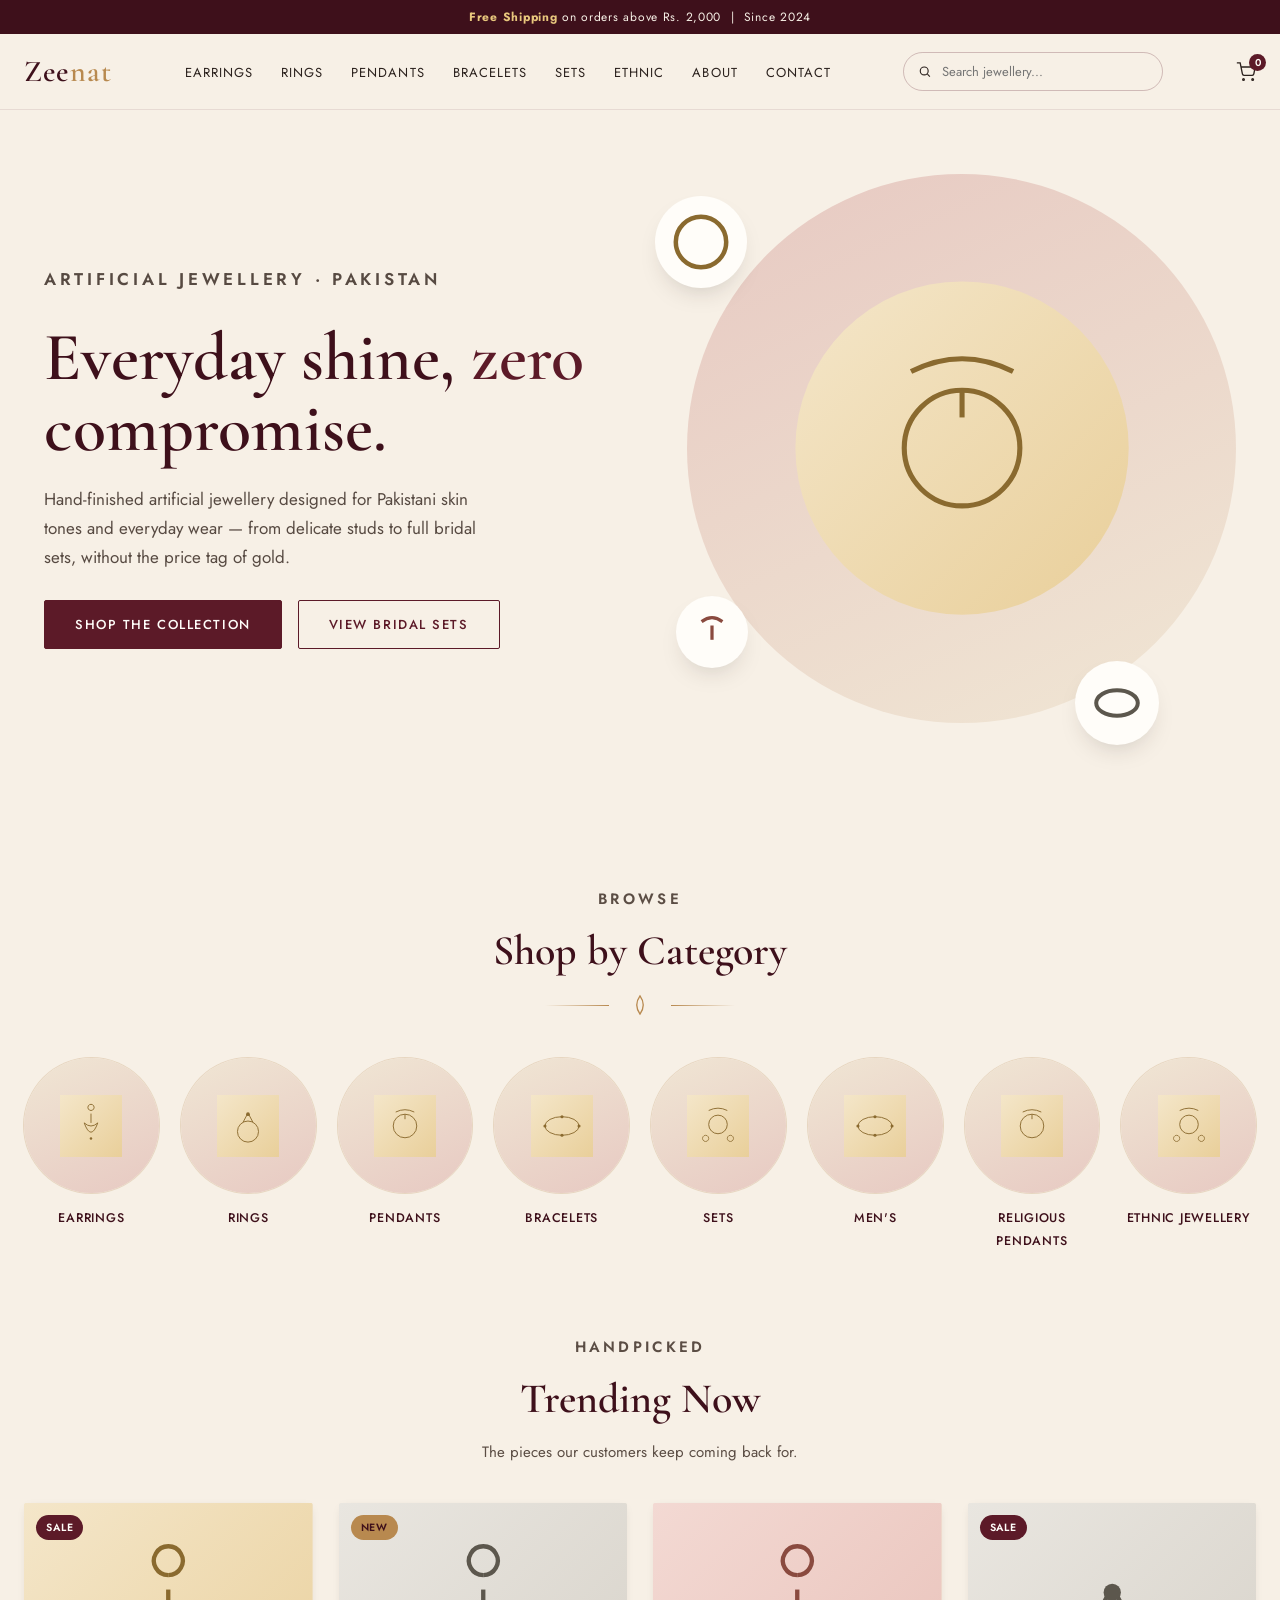
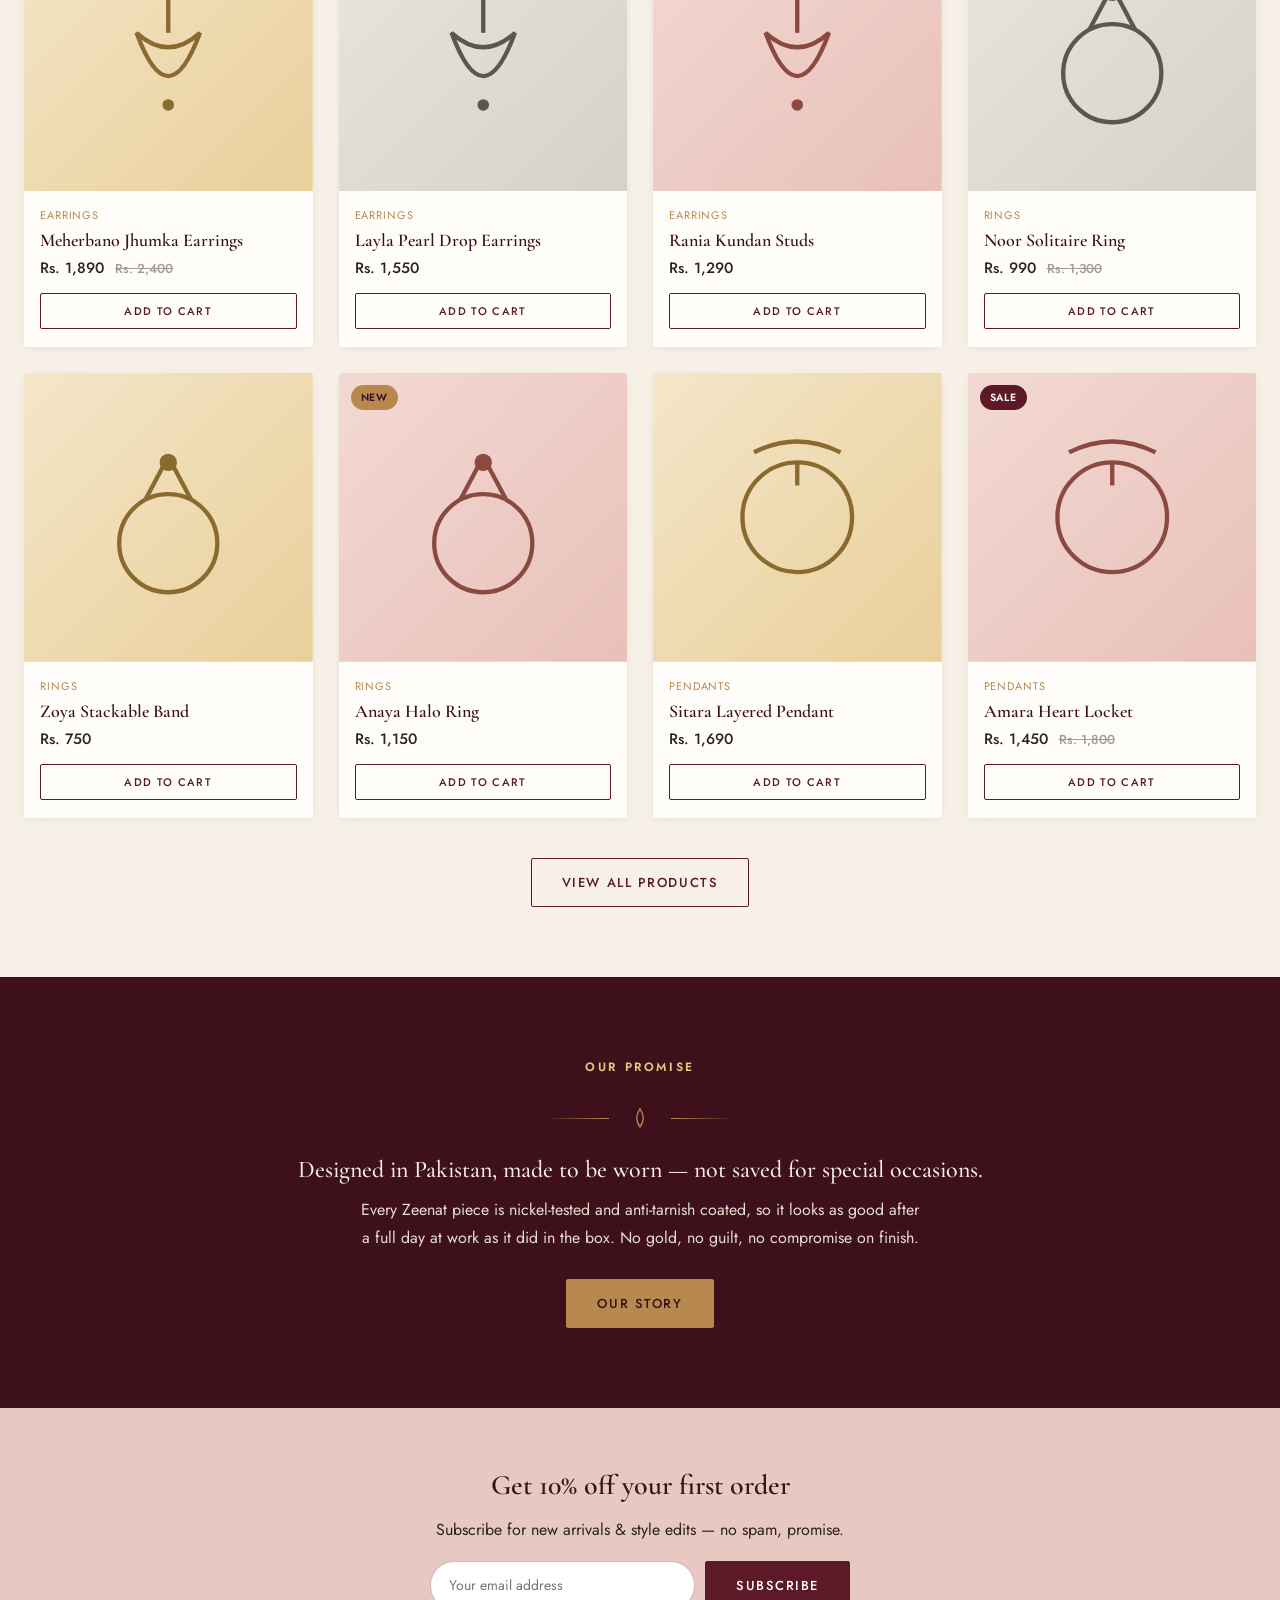
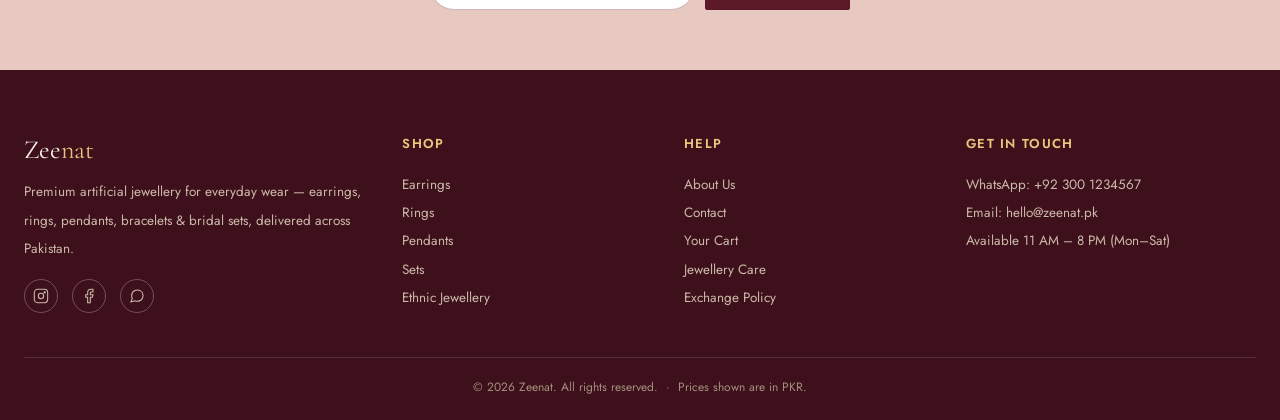
==== index.html @ 760e8b51 "update" ====
<!DOCTYPE html>
<html lang="en">
<head>
<meta charset="UTF-8">
<meta name="viewport" content="width=device-width, initial-scale=1.0">
<title>Zeenat — Artificial Jewellery Online in Pakistan</title>
<meta name="description" content="Zeenat brings you premium artificial jewellery — earrings, rings, pendants, bracelets & bridal sets. Shop online with free shipping across Pakistan.">
<link rel="stylesheet" href="css/style.css">
</head>
<body>

<div class="announce"><strong>Free Shipping</strong> on orders above Rs. 2,000 &nbsp;|&nbsp; Since 2024</div>

<header class="site-header">
  <div class="header-inner">
    <button class="menu-toggle" aria-label="Toggle menu"><span></span><span></span><span></span></button>
    <a href="index.html" class="logo">Zee<span>nat</span></a>
    <nav class="main-nav">
      <ul>
        <li><a href="shop.html?cat=earrings">Earrings</a></li>
        <li><a href="shop.html?cat=rings">Rings</a></li>
        <li><a href="shop.html?cat=pendants">Pendants</a></li>
        <li><a href="shop.html?cat=bracelets">Bracelets</a></li>
        <li><a href="shop.html?cat=sets">Sets</a></li>
        <li><a href="shop.html?cat=ethnic">Ethnic</a></li>
        <li><a href="about.html">About</a></li>
        <li><a href="contact.html">Contact</a></li>
      </ul>
    </nav>
    <div class="search-bar">
      <svg width="15" height="15" viewBox="0 0 24 24" fill="none" stroke="currentColor" stroke-width="2"><circle cx="11" cy="11" r="7"/><line x1="21" y1="21" x2="16.65" y2="16.65"/></svg>
      <input type="text" placeholder="Search jewellery...">
    </div>
    <div class="header-actions">
      <a href="cart.html" class="icon-btn" aria-label="Cart">
        <svg width="20" height="20" viewBox="0 0 24 24" fill="none" stroke="currentColor" stroke-width="1.6"><circle cx="9" cy="21" r="1"/><circle cx="20" cy="21" r="1"/><path d="M1 1h4l2.68 13.39a2 2 0 0 0 2 1.61h9.72a2 2 0 0 0 2-1.61L23 6H6"/></svg>
        <span class="cart-badge" data-cart-count>0</span>
      </a>
    </div>
  </div>
</header>

<section class="hero">
  <div class="hero-copy">
    <p class="eyebrow">Artificial Jewellery · Pakistan</p>
    <h1>Everyday shine, <em>zero</em> compromise.</h1>
    <p>Hand-finished artificial jewellery designed for Pakistani skin tones and everyday wear — from delicate studs to full bridal sets, without the price tag of gold.</p>
    <div class="hero-cta">
      <a href="shop.html" class="btn">Shop the Collection</a>
      <a href="shop.html?cat=sets" class="btn btn-outline">View Bridal Sets</a>
    </div>
  </div>
  <div class="hero-art">
    <svg viewBox="0 0 200 200" class="ph-art" style="--line:#8a6a2f">
      <defs><linearGradient id="heroGrad" x1="0" y1="0" x2="1" y2="1"><stop offset="0" stop-color="#f4e6c9"/><stop offset="1" stop-color="#e9cf9a"/></linearGradient></defs>
      <circle cx="100" cy="100" r="98" fill="url(#heroGrad)"/>
      <path d="M70 55 Q100 40 130 55" fill="none" stroke="var(--line)" stroke-width="3"/>
      <circle cx="100" cy="100" r="34" fill="none" stroke="var(--line)" stroke-width="3"/>
      <path d="M100 66 L100 82" stroke="var(--line)" stroke-width="3"/>
    </svg>
    <div class="hero-orbit hero-orbit--1"><svg viewBox="0 0 40 40"><circle cx="20" cy="20" r="14" fill="none" stroke="#8a6a2f" stroke-width="2.5"/></svg></div>
    <div class="hero-orbit hero-orbit--2"><svg viewBox="0 0 40 40"><path d="M12 12 Q20 6 28 12" fill="none" stroke="#8a4a3f" stroke-width="2.5"/><path d="M20 15 L20 26" stroke="#8a4a3f" stroke-width="2.5"/></svg></div>
    <div class="hero-orbit hero-orbit--3"><svg viewBox="0 0 40 40"><ellipse cx="20" cy="20" rx="13" ry="8" fill="none" stroke="#5c574d" stroke-width="2.5"/></svg></div>
  </div>
</section>

<section class="section">
  <div class="section-head">
    <p class="eyebrow">Browse</p>
    <h2>Shop by Category</h2>
    <div class="motif-divider"><svg viewBox="0 0 40 40"><path d="M20 6 Q30 20 20 34 Q10 20 20 6 Z" fill="none" stroke="currentColor" stroke-width="2"/></svg></div>
  </div>
  <div class="cat-row" id="catRow"></div>
</section>

<section class="section" style="padding-top:0;">
  <div class="section-head">
    <p class="eyebrow">Handpicked</p>
    <h2>Trending Now</h2>
    <p>The pieces our customers keep coming back for.</p>
  </div>
  <div class="grid" id="trendingGrid"></div>
  <div style="text-align:center;margin-top:40px;">
    <a href="shop.html" class="btn btn-outline">View All Products</a>
  </div>
</section>

<section class="story">
  <p class="eyebrow">Our Promise</p>
  <div class="motif-divider"><svg viewBox="0 0 40 40"><path d="M20 6 Q30 20 20 34 Q10 20 20 6 Z" fill="none" stroke="currentColor" stroke-width="2"/></svg></div>
  <h2>Designed in Pakistan, made to be worn — not saved for special occasions.</h2>
  <p>Every Zeenat piece is nickel-tested and anti-tarnish coated, so it looks as good after a full day at work as it did in the box. No gold, no guilt, no compromise on finish.</p>
  <a href="about.html" class="btn btn-gold">Our Story</a>
</section>

<section class="newsletter">
  <h2>Get 10% off your first order</h2>
  <p>Subscribe for new arrivals & style edits — no spam, promise.</p>
  <form class="newsletter-form">
    <input type="email" required placeholder="Your email address">
    <button class="btn" type="submit">Subscribe</button>
  </form>
</section>

<footer class="site-footer" id="footer"></footer>

<script src="js/data.js"></script>
<script src="js/main.js"></script>
<script src="js/layout.js"></script>
<script>
  // category circles
  document.getElementById("catRow").innerHTML = CATEGORIES.map(c => `
    <a href="shop.html?cat=${c.id}" class="cat-item">
      <div class="cat-circle">${(function(){
        const dummy = {id:0,name:c.label,type:c.type,tone:'gold'};
        return placeholderSVG(dummy);
      })()}</div>
      <span>${c.label}</span>
    </a>`).join("");

  // trending = first 8 products
  renderGrid(document.getElementById("trendingGrid"), PRODUCTS.slice(0, 8));
</script>
</body>
</html>
---- css/style.css ----
/* ==========================================================================
   ZEENAT — Stylesheet
   Design tokens live in :root — change these to re-theme the whole site.
   ========================================================================== */

@import url('https://fonts.googleapis.com/css2?family=Cormorant+Garamond:ital,wght@0,400;0,500;0,600;1,500&family=Jost:wght@300;400;500;600&display=swap');

:root {
  /* Color */
  --ivory:        #F7F0E6;
  --ivory-deep:   #F0E6D4;
  --maroon:       #5C1A28;
  --maroon-deep:  #3E101B;
  --gold:         #B8894F;
  --gold-light:   #E8C77D;
  --ink:          #2B211D;
  --blush:        #E7C9C2;
  --white:        #FFFDF9;

  /* Type */
  --font-display: 'Cormorant Garamond', serif;
  --font-body: 'Jost', sans-serif;

  /* Layout */
  --max-w: 1240px;
  --radius: 2px;
  --shadow: 0 12px 28px -14px rgba(43,33,29,0.28);
}

* { box-sizing: border-box; }
html { scroll-behavior: smooth; }
body {
  margin: 0;
  font-family: var(--font-body);
  color: var(--ink);
  background: var(--ivory);
  -webkit-font-smoothing: antialiased;
}
img { max-width: 100%; display: block; }
a { color: inherit; text-decoration: none; }
ul { list-style: none; margin: 0; padding: 0; }
button { font-family: inherit; cursor: pointer; }
h1, h2, h3, h4 {
  font-family: var(--font-display);
  font-weight: 600;
  color: var(--maroon-deep);
  margin: 0 0 .4em;
}
.container { max-width: var(--max-w); margin: 0 auto; padding: 0 24px; }
.eyebrow {
  font-family: var(--font-body);
  font-size: 12px;
  letter-spacing: .22em;
  text-transform: uppercase;
  color: var(--gold);
  font-weight: 600;
}
:focus-visible { outline: 2px solid var(--maroon); outline-offset: 2px; }

/* -------------------------------------------------------------- */
/* Signature motif divider — hand-drawn paisley line, gold on ivory */
/* -------------------------------------------------------------- */
.motif-divider {
  display: flex;
  align-items: center;
  justify-content: center;
  gap: 18px;
  margin: 8px 0 0;
  color: var(--gold);
}
.motif-divider::before,
.motif-divider::after {
  content: "";
  height: 1px;
  width: 64px;
  background: linear-gradient(90deg, transparent, var(--gold));
}
.motif-divider::after { background: linear-gradient(90deg, var(--gold), transparent); }
.motif-divider svg { width: 26px; height: 26px; }

/* -------------------------------------------------------------- */
/* Buttons                                                         */
/* -------------------------------------------------------------- */
.btn {
  display: inline-flex;
  align-items: center;
  justify-content: center;
  gap: 8px;
  padding: 14px 30px;
  font-family: var(--font-body);
  font-size: 13px;
  letter-spacing: .12em;
  text-transform: uppercase;
  font-weight: 500;
  border: 1px solid var(--maroon);
  border-radius: var(--radius);
  background: var(--maroon);
  color: var(--white);
  transition: all .25s ease;
}
.btn:hover { background: var(--maroon-deep); border-color: var(--maroon-deep); }
.btn-outline { background: transparent; color: var(--maroon); }
.btn-outline:hover { background: var(--maroon); color: var(--white); }
.btn-gold { background: var(--gold); border-color: var(--gold); color: var(--maroon-deep); }
.btn-gold:hover { background: var(--gold-light); border-color: var(--gold-light); }
.btn-sm { padding: 9px 16px; font-size: 11px; width: 100%; }
.btn-block { width: 100%; }

/* -------------------------------------------------------------- */
/* Top announcement bar                                            */
/* -------------------------------------------------------------- */
.announce {
  background: var(--maroon-deep);
  color: var(--ivory);
  font-size: 12px;
  letter-spacing: .06em;
  text-align: center;
  padding: 8px 16px;
}
.announce strong { color: var(--gold-light); }

/* -------------------------------------------------------------- */
/* Header                                                          */
/* -------------------------------------------------------------- */
.site-header {
  background: var(--ivory);
  border-bottom: 1px solid rgba(92,26,40,0.1);
  position: sticky;
  top: 0;
  z-index: 50;
}
.header-inner {
  display: flex;
  align-items: center;
  justify-content: space-between;
  padding: 18px 24px;
  gap: 20px;
}
.logo {
  font-family: var(--font-display);
  font-size: 30px;
  font-weight: 600;
  letter-spacing: .04em;
  color: var(--maroon-deep);
}
.logo span { color: var(--gold); }

.main-nav ul { display: flex; gap: 28px; }
.main-nav a {
  font-size: 13px;
  letter-spacing: .08em;
  text-transform: uppercase;
  color: var(--ink);
  padding: 6px 0;
  border-bottom: 1px solid transparent;
  transition: border-color .2s, color .2s;
}
.main-nav a:hover { color: var(--maroon); border-color: var(--gold); }

.header-actions { display: flex; align-items: center; gap: 18px; }
.header-actions a, .header-actions button {
  background: none; border: none; color: var(--ink);
  display: flex; align-items: center; gap: 6px; font-size: 13px;
}
.icon-btn { position: relative; }
.cart-badge {
  position: absolute; top: -8px; right: -10px;
  background: var(--maroon); color: var(--white);
  font-size: 10px; min-width: 17px; height: 17px;
  border-radius: 50%; display: flex; align-items: center; justify-content: center;
  font-family: var(--font-body); font-weight: 600;
}
.menu-toggle {
  display: none; background: none; border: none;
  flex-direction: column; gap: 5px; padding: 4px;
}
.menu-toggle span { width: 24px; height: 2px; background: var(--maroon-deep); display: block; }

.search-bar {
  display: flex; align-items: center; gap: 8px;
  border: 1px solid rgba(92,26,40,0.25);
  padding: 8px 14px; border-radius: 20px; max-width: 260px; flex: 1;
}
.search-bar input {
  border: none; outline: none; background: none; font-family: var(--font-body);
  font-size: 13px; width: 100%; color: var(--ink);
}

/* -------------------------------------------------------------- */
/* Hero                                                             */
/* -------------------------------------------------------------- */
.hero {
  display: grid;
  grid-template-columns: 1.1fr 1fr;
  align-items: center;
  gap: 40px;
  padding: 64px 24px 80px;
  max-width: var(--max-w);
  margin: 0 auto;
}
.hero-copy h1 {
  font-size: clamp(40px, 5.4vw, 68px);
  line-height: 1.05;
  margin-bottom: .3em;
}
.hero-copy h1 em { color: var(--maroon); font-style: normal; }
.hero-copy p {
  font-size: 17px; line-height: 1.7; color: #574a42; max-width: 440px; margin-bottom: 28px;
}
.hero-cta { display: flex; gap: 16px; flex-wrap: wrap; }

.hero-art {
  position: relative;
  aspect-ratio: 1/1;
  background: linear-gradient(155deg, var(--blush), var(--ivory-deep));
  border-radius: 50%;
  display: flex; align-items: center; justify-content: center;
  overflow: visible;
}
.hero-art svg.ph-art { width: 62%; }
.hero-orbit {
  position: absolute;
  border-radius: 50%;
  background: var(--white);
  box-shadow: var(--shadow);
  display: flex; align-items: center; justify-content: center;
  padding: 10px;
  animation: float 6s ease-in-out infinite;
}
.hero-orbit svg { width: 100%; height: 100%; }
.hero-orbit--1 { width: 92px; height: 92px; top: 4%; left: -6%; animation-delay: 0s;}
.hero-orbit--2 { width: 72px; height: 72px; bottom: 10%; left: -2%; animation-delay: 1.4s;}
.hero-orbit--3 { width: 84px; height: 84px; bottom: -4%; right: 14%; animation-delay: .7s;}
@keyframes float {
  0%, 100% { transform: translateY(0); }
  50% { transform: translateY(-14px); }
}
@media (prefers-reduced-motion: reduce) {
  .hero-orbit { animation: none; }
}

/* -------------------------------------------------------------- */
/* Section headers                                                 */
/* -------------------------------------------------------------- */
.section { padding: 70px 24px; }
.section-head { text-align: center; max-width: 560px; margin: 0 auto 40px; }
.section-head h2 { font-size: clamp(30px, 3.6vw, 42px); }
.section-head p { color: #5b4d44; font-size: 15px; }

/* -------------------------------------------------------------- */
/* Category circles                                                 */
/* -------------------------------------------------------------- */
.cat-row {
  display: grid;
  grid-template-columns: repeat(auto-fit, minmax(120px, 1fr));
  gap: 22px;
  max-width: var(--max-w);
  margin: 0 auto;
}
.cat-item { text-align: center; }
.cat-circle {
  aspect-ratio: 1/1;
  border-radius: 50%;
  background: linear-gradient(155deg, var(--ivory-deep), var(--blush));
  display: flex; align-items: center; justify-content: center;
  margin-bottom: 12px;
  transition: transform .3s ease, box-shadow .3s ease;
  box-shadow: 0 0 0 1px rgba(184,137,79,0.25);
}
.cat-item:hover .cat-circle { transform: translateY(-6px); box-shadow: var(--shadow); }
.cat-circle svg { width: 46%; }
.cat-item span {
  font-size: 12.5px; letter-spacing: .06em; text-transform: uppercase; color: var(--maroon-deep); font-weight: 500;
}

/* -------------------------------------------------------------- */
/* Product grid + card                                              */
/* -------------------------------------------------------------- */
.grid {
  display: grid;
  grid-template-columns: repeat(4, 1fr);
  gap: 26px;
  max-width: var(--max-w);
  margin: 0 auto;
}
.card {
  background: var(--white);
  border-radius: var(--radius);
  overflow: hidden;
  box-shadow: 0 2px 10px -4px rgba(43,33,29,0.15);
  transition: box-shadow .25s ease, transform .25s ease;
  display: flex; flex-direction: column;
}
.card:hover { box-shadow: var(--shadow); transform: translateY(-4px); }
.card-media { position: relative; display: block; aspect-ratio: 1/1; overflow: hidden; background: var(--ivory-deep);}
.card-media img, .card-media svg.ph-art { width: 100%; height: 100%; object-fit: cover; }
.card-media svg .ph-icon { transition: transform .5s ease; }
.card:hover .ph-icon { transform: scale(1.06) rotate(-2deg); }

/* signature shimmer sweep on hover */
.card-shine {
  position: absolute; inset: 0;
  background: linear-gradient(115deg, transparent 40%, rgba(255,255,255,0.55) 50%, transparent 60%);
  transform: translateX(-120%);
  pointer-events: none;
}
.card:hover .card-shine { animation: shine 1s ease forwards; }
@keyframes shine { to { transform: translateX(120%); } }
@media (prefers-reduced-motion: reduce) {
  .card:hover .card-shine { animation: none; }
}

.badge {
  position: absolute; top: 12px; left: 12px; z-index: 2;
  font-size: 10.5px; letter-spacing: .08em; text-transform: uppercase;
  padding: 5px 10px; border-radius: 20px; font-weight: 600;
  background: var(--maroon); color: var(--white);
}
.badge--new { background: var(--gold); color: var(--maroon-deep); }
.badge--sale { background: var(--maroon); }

.card-body { padding: 16px 16px 18px; display: flex; flex-direction: column; gap: 6px; flex: 1; }
.card-cat { font-size: 11px; letter-spacing: .08em; text-transform: uppercase; color: var(--gold); margin: 0; }
.card-name { font-size: 18px; margin: 0; }
.card-name a:hover { color: var(--maroon); }
.card-price { font-size: 15px; font-weight: 500; color: var(--ink); margin: 0 0 8px; font-family: var(--font-body); }
.price-old { text-decoration: line-through; color: #a49a90; font-size: 13px; margin-left: 6px; }

.empty-msg { text-align: center; color: #7a6d63; padding: 40px 0; grid-column: 1/-1; }

/* -------------------------------------------------------------- */
/* Story strip                                                      */
/* -------------------------------------------------------------- */
.story {
  background: var(--maroon-deep);
  color: var(--ivory);
  text-align: center;
  padding: 80px 24px;
}
.story .eyebrow { color: var(--gold-light); }
.story h2 { color: var(--ivory); max-width: 700px; margin: 0 auto .5em; font-weight: 500; }
.story p { max-width: 560px; margin: 0 auto 28px; color: #E8DDCF; line-height: 1.7; }
.story .motif-divider { margin: 0 auto 24px; }

/* -------------------------------------------------------------- */
/* Filter bar (shop page)                                           */
/* -------------------------------------------------------------- */
.filter-bar {
  display: flex; flex-wrap: wrap; gap: 10px;
  max-width: var(--max-w); margin: 0 auto 34px;
  justify-content: center;
}
.filter-chip {
  padding: 8px 18px; border-radius: 20px; font-size: 12.5px;
  letter-spacing: .05em; text-transform: uppercase; border: 1px solid rgba(92,26,40,0.3);
  background: var(--white); color: var(--maroon-deep);
  transition: background .2s, color .2s;
}
.filter-chip.active, .filter-chip:hover { background: var(--maroon); color: var(--white); border-color: var(--maroon); }

.page-head {
  text-align: center; padding: 50px 24px 20px;
  background: var(--ivory-deep);
}
.page-head h1 { font-size: clamp(32px, 4vw, 48px); }
.breadcrumb { font-size: 12px; color: #7a6d63; letter-spacing: .04em; }
.breadcrumb a:hover { color: var(--maroon); }

/* -------------------------------------------------------------- */
/* Product detail page                                              */
/* -------------------------------------------------------------- */
.pd {
  display: grid; grid-template-columns: 1fr 1fr; gap: 56px;
  max-width: var(--max-w); margin: 0 auto; padding: 56px 24px 90px;
}
.pd-media {
  aspect-ratio: 1/1; border-radius: var(--radius); overflow: hidden;
  background: var(--ivory-deep); position: relative;
}
.pd-media img, .pd-media svg { width: 100%; height: 100%; object-fit: cover; }
.pd-info .eyebrow { display: block; margin-bottom: 10px; }
.pd-info h1 { font-size: clamp(30px, 3.4vw, 42px); }
.pd-price { font-size: 22px; font-weight: 500; margin: 8px 0 20px; }
.pd-desc { color: #5b4d44; line-height: 1.8; margin-bottom: 26px; }
.pd-qty { display: flex; align-items: center; gap: 14px; margin-bottom: 22px; }
.qty-control { display: flex; align-items: center; border: 1px solid rgba(92,26,40,0.3); border-radius: 20px; overflow: hidden; }
.qty-control button { width: 36px; height: 36px; background: none; border: none; font-size: 16px; color: var(--maroon); }
.qty-control input { width: 42px; border: none; text-align: center; font-family: var(--font-body); font-size: 14px; }
.pd-actions { display: flex; gap: 14px; flex-wrap: wrap; margin-bottom: 30px; }
.pd-meta { border-top: 1px solid rgba(92,26,40,0.15); padding-top: 20px; font-size: 13.5px; color: #6b5d53; line-height: 2; }

/* -------------------------------------------------------------- */
/* Cart page                                                        */
/* -------------------------------------------------------------- */
.cart-wrap {
  max-width: var(--max-w); margin: 0 auto; padding: 50px 24px 100px;
  display: grid; grid-template-columns: 2fr 1fr; gap: 40px; align-items: start;
}
.cart-item {
  display: grid; grid-template-columns: 90px 1fr auto auto; gap: 16px; align-items: center;
  padding: 18px 0; border-bottom: 1px solid rgba(92,26,40,0.12);
}
.cart-item-media { width: 90px; height: 90px; border-radius: var(--radius); overflow: hidden; background: var(--ivory-deep); }
.cart-item-media svg, .cart-item-media img { width: 100%; height: 100%; object-fit: cover; }
.cart-item-name { font-family: var(--font-display); font-size: 18px; color: var(--maroon-deep); }
.cart-item-cat { font-size: 11px; text-transform: uppercase; letter-spacing: .06em; color: var(--gold); }
.cart-item-remove { background: none; border: none; color: #a15b52; font-size: 12px; text-decoration: underline; margin-top: 4px; }
.cart-item-price { font-weight: 500; white-space: nowrap; }

.cart-summary {
  background: var(--white); border-radius: var(--radius); padding: 28px;
  box-shadow: var(--shadow); position: sticky; top: 100px;
}
.cart-summary h3 { margin-bottom: 18px; }
.summary-row { display: flex; justify-content: space-between; font-size: 14px; padding: 8px 0; color: #5b4d44; }
.summary-row.total { font-weight: 600; font-size: 17px; color: var(--ink); border-top: 1px solid rgba(92,26,40,0.15); margin-top: 8px; padding-top: 16px; }
.cart-empty { text-align: center; padding: 90px 24px; }
.cart-empty h2 { margin-bottom: 12px; }
.cart-empty p { color: #7a6d63; margin-bottom: 24px; }

/* -------------------------------------------------------------- */
/* Newsletter                                                       */
/* -------------------------------------------------------------- */
.newsletter {
  background: var(--blush);
  text-align: center;
  padding: 60px 24px;
}
.newsletter h2 { font-size: 28px; }
.newsletter-form { display: flex; gap: 10px; max-width: 420px; margin: 20px auto 0; }
.newsletter-form input {
  flex: 1; padding: 13px 18px; border: 1px solid rgba(92,26,40,0.3); border-radius: 24px;
  font-family: var(--font-body); font-size: 14px; outline: none;
}

/* -------------------------------------------------------------- */
/* Footer                                                            */
/* -------------------------------------------------------------- */
.site-footer { background: var(--maroon-deep); color: #E8DDCF; padding: 64px 24px 24px; }
.footer-grid {
  max-width: var(--max-w); margin: 0 auto;
  display: grid; grid-template-columns: 1.4fr 1fr 1fr 1.2fr; gap: 40px;
}
.footer-col h4 { color: var(--gold-light); font-family: var(--font-body); font-size: 13px; letter-spacing: .1em; text-transform: uppercase; margin-bottom: 18px; }
.footer-col p, .footer-col a { font-size: 13.5px; line-height: 2.1; color: #cbb9a9; }
.footer-col a:hover { color: var(--gold-light); }
.footer-logo { font-family: var(--font-display); font-size: 26px; color: var(--ivory); margin-bottom: 12px; }
.footer-logo span { color: var(--gold-light); }
.social-row { display: flex; gap: 14px; margin-top: 16px; }
.social-row a {
  width: 34px; height: 34px; border: 1px solid rgba(232,221,207,0.3); border-radius: 50%;
  display: flex; align-items: center; justify-content: center;
}
.social-row a:hover { background: var(--gold); border-color: var(--gold); color: var(--maroon-deep); }
.footer-bottom {
  max-width: var(--max-w); margin: 44px auto 0; padding-top: 20px;
  border-top: 1px solid rgba(232,221,207,0.15);
  font-size: 12px; color: #a4907e; text-align: center;
}

/* -------------------------------------------------------------- */
/* Toast                                                             */
/* -------------------------------------------------------------- */
.toast {
  position: fixed; bottom: 26px; left: 50%; transform: translateX(-50%) translateY(20px);
  background: var(--maroon-deep); color: var(--white); padding: 13px 26px; border-radius: 24px;
  font-size: 13.5px; opacity: 0; pointer-events: none; transition: all .3s ease; z-index: 100;
  box-shadow: var(--shadow);
}
.toast--show { opacity: 1; transform: translateX(-50%) translateY(0); }

/* -------------------------------------------------------------- */
/* About / Contact simple pages                                     */
/* -------------------------------------------------------------- */
.prose { max-width: 760px; margin: 0 auto; padding: 56px 24px 90px; line-height: 1.85; color: #4a3f37; }
.prose h1 { margin-bottom: .2em; }
.prose h2 { font-size: 24px; margin-top: 1.6em; }
.contact-grid {
  max-width: var(--max-w); margin: 0 auto; padding: 56px 24px 90px;
  display: grid; grid-template-columns: 1fr 1fr; gap: 50px;
}
.contact-form { display: flex; flex-direction: column; gap: 16px; }
.contact-form input, .contact-form textarea {
  padding: 13px 16px; border: 1px solid rgba(92,26,40,0.25); border-radius: var(--radius);
  font-family: var(--font-body); font-size: 14px; outline: none; background: var(--white);
}
.contact-form textarea { resize: vertical; min-height: 120px; }
.contact-info h3 { margin-top: 26px; }
.contact-info h3:first-child { margin-top: 0; }
.contact-info p { color: #5b4d44; line-height: 1.9; }

/* -------------------------------------------------------------- */
/* Responsive                                                        */
/* -------------------------------------------------------------- */
@media (max-width: 980px) {
  .hero { grid-template-columns: 1fr; text-align: center; }
  .hero-copy p { margin-left: auto; margin-right: auto; }
  .hero-cta { justify-content: center; }
  .grid { grid-template-columns: repeat(2, 1fr); }
  .pd, .cart-wrap, .contact-grid { grid-template-columns: 1fr; }
  .footer-grid { grid-template-columns: 1fr 1fr; }
}
@media (max-width: 760px) {
  .main-nav {
    position: fixed; top: 0; right: 0; height: 100vh; width: 78%; max-width: 320px;
    background: var(--white); box-shadow: var(--shadow); padding: 90px 30px;
    transform: translateX(100%); transition: transform .3s ease; z-index: 60;
  }
  .main-nav--open { transform: translateX(0); }
  .main-nav ul { flex-direction: column; gap: 20px; }
  .menu-toggle { display: flex; }
  .search-bar { display: none; }
  .grid { grid-template-columns: repeat(2, 1fr); gap: 16px; }
  .cat-row { grid-template-columns: repeat(4, 1fr); gap: 14px; }
  .footer-grid { grid-template-columns: 1fr; gap: 30px; }
  .cart-item { grid-template-columns: 64px 1fr; }
  .cart-item-price { grid-column: 2; }
}
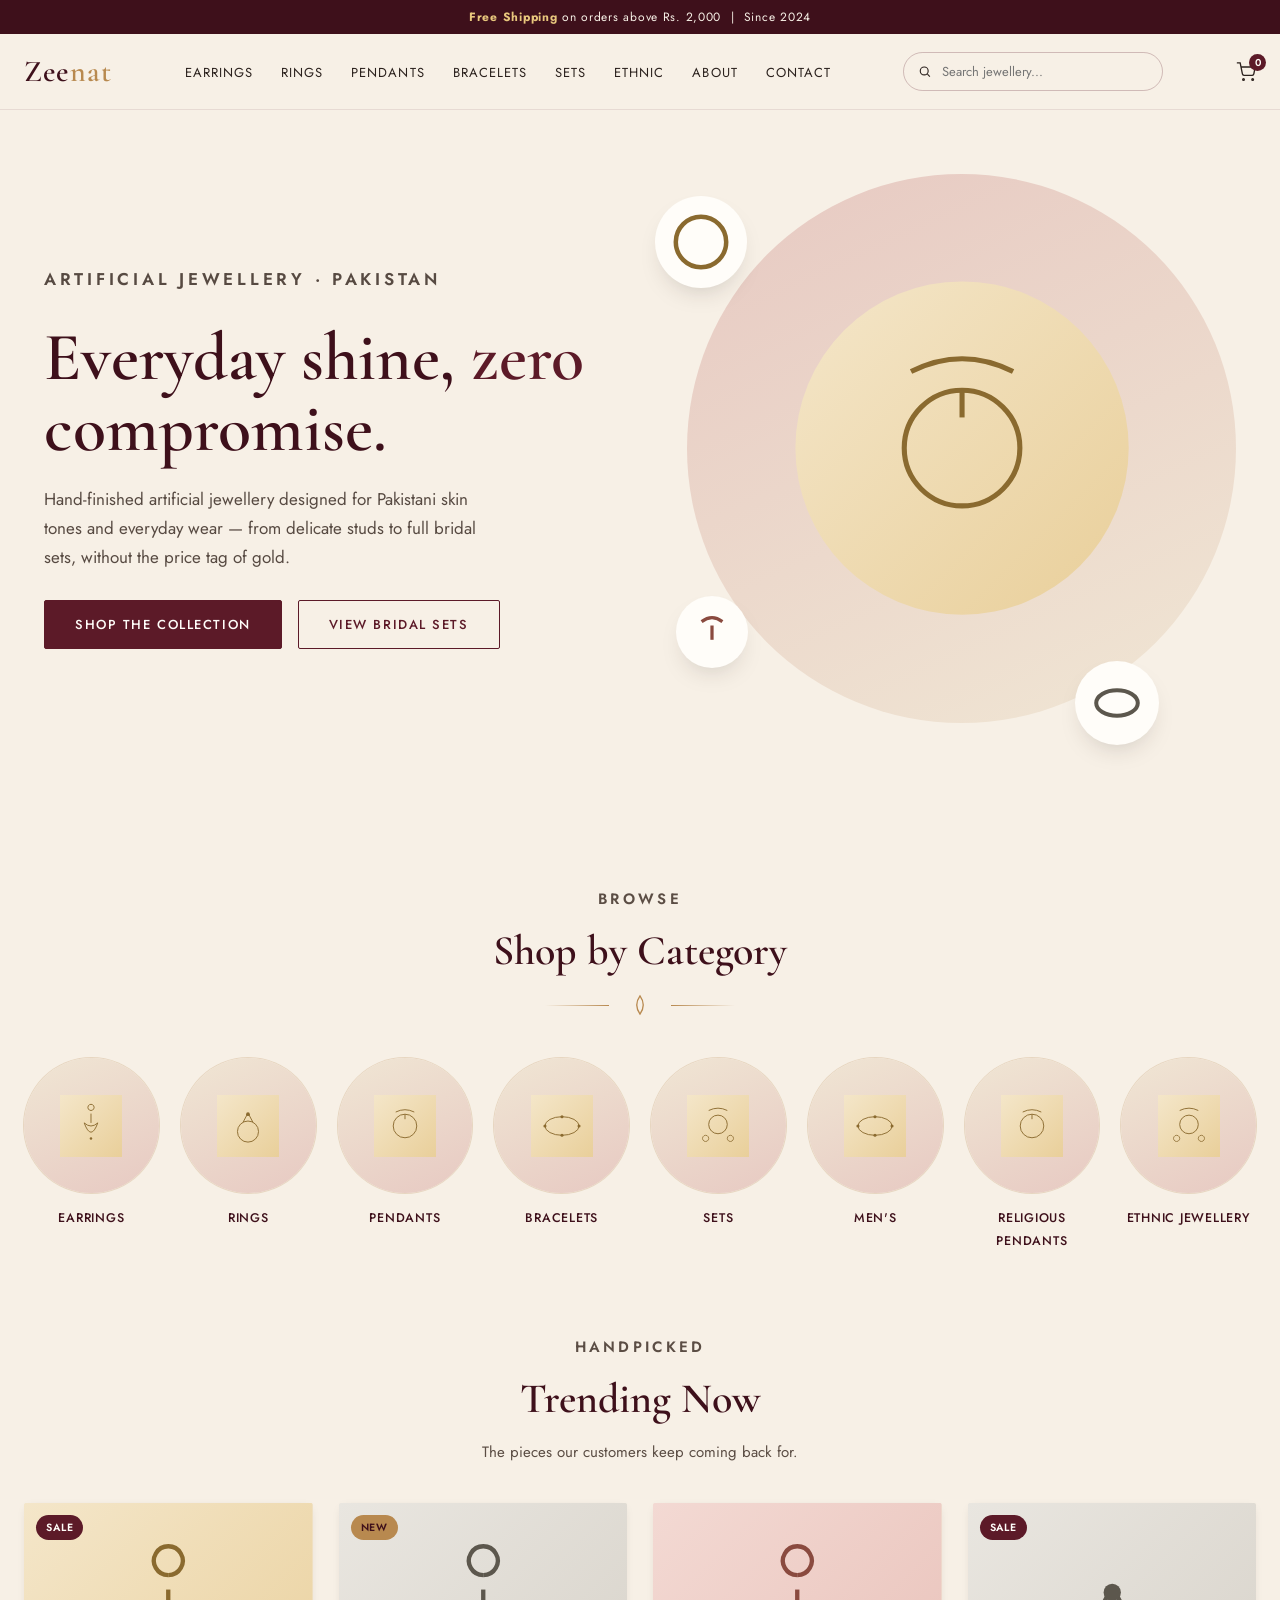
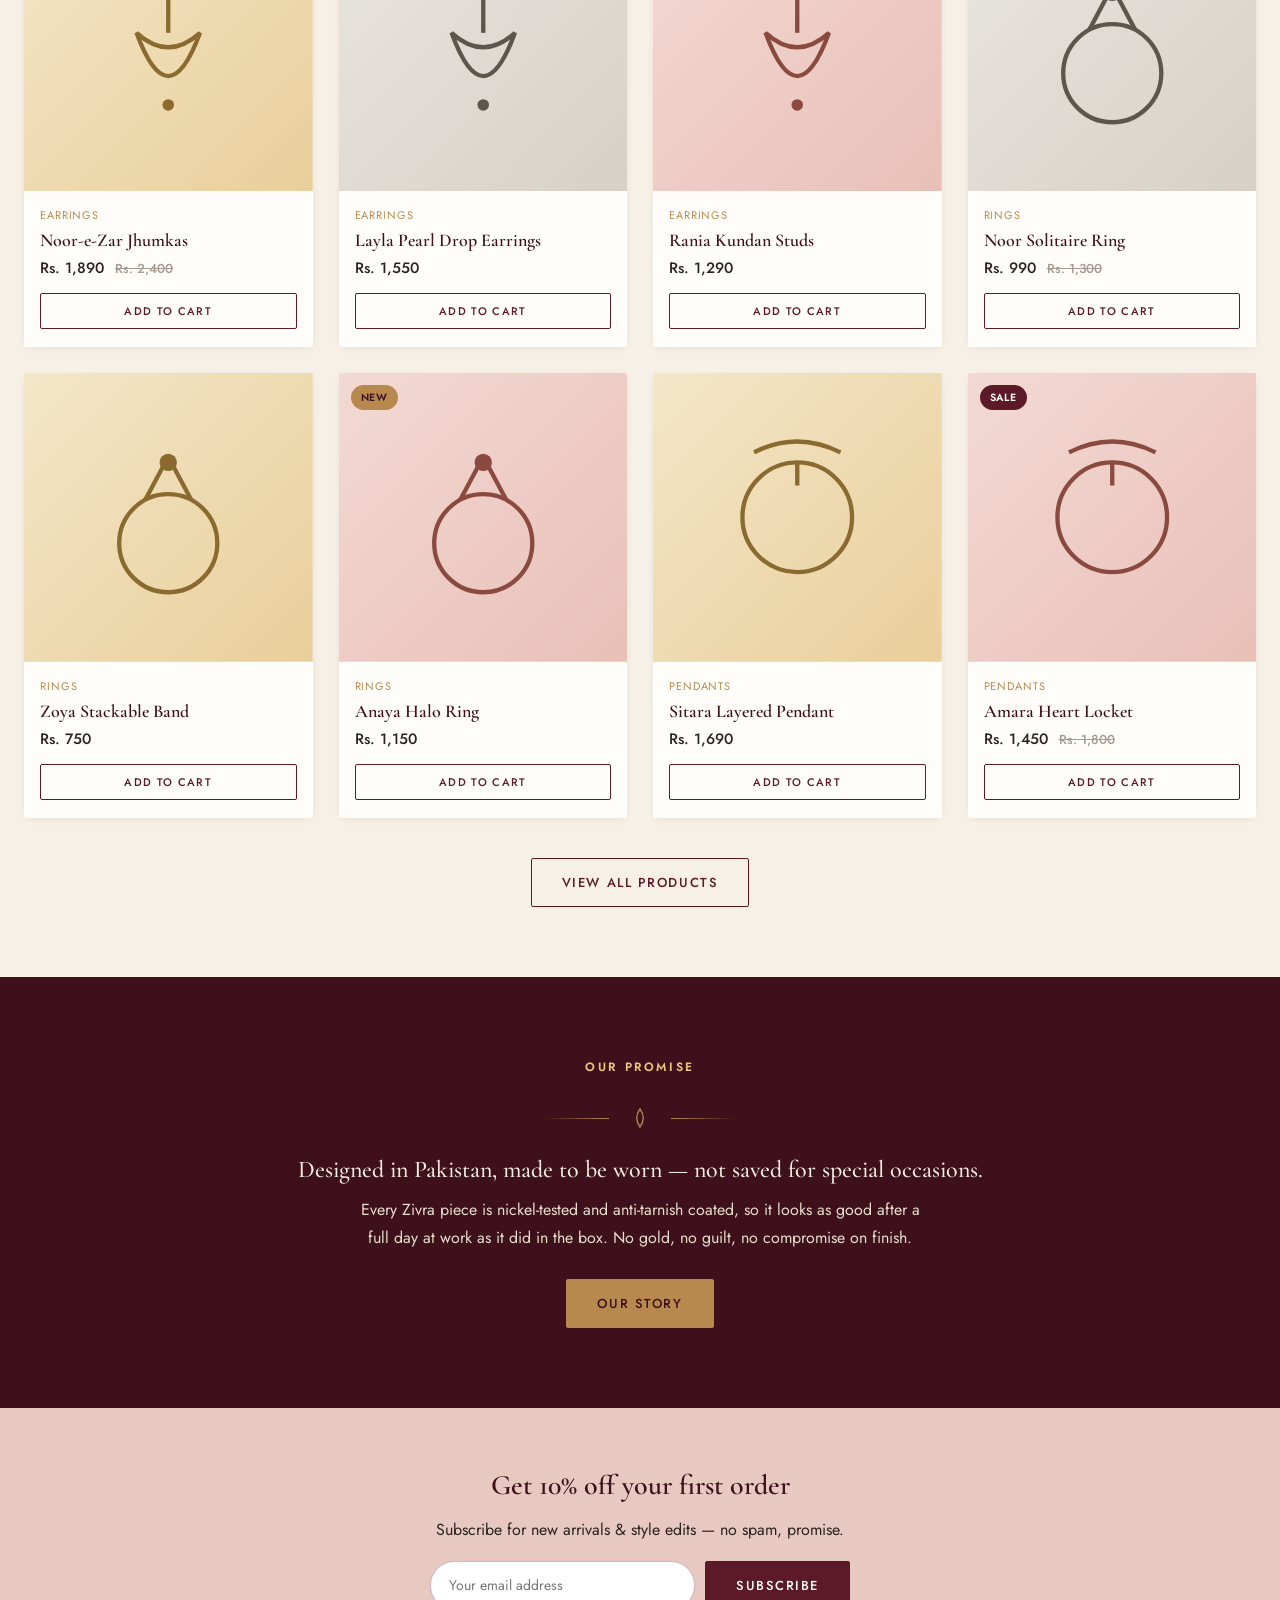
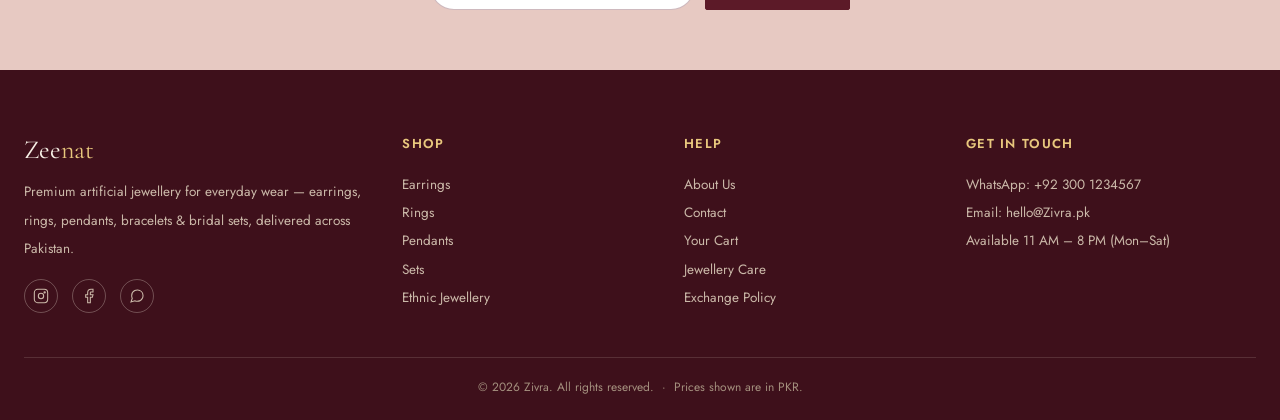
==== commit a0f037be: "update" ====
--- a/index.html
+++ b/index.html
@@ -3,8 +3,8 @@
 <head>
 <meta charset="UTF-8">
 <meta name="viewport" content="width=device-width, initial-scale=1.0">
-<title>Zeenat — Artificial Jewellery Online in Pakistan</title>
-<meta name="description" content="Zeenat brings you premium artificial jewellery — earrings, rings, pendants, bracelets & bridal sets. Shop online with free shipping across Pakistan.">
+<title>Zivra — Artificial Jewellery Online in Pakistan</title>
+<meta name="description" content="Zivra brings you premium artificial jewellery — earrings, rings, pendants, bracelets & bridal sets. Shop online with free shipping across Pakistan.">
 <link rel="stylesheet" href="css/style.css">
 </head>
 <body>
@@ -89,7 +89,7 @@
   <p class="eyebrow">Our Promise</p>
   <div class="motif-divider"><svg viewBox="0 0 40 40"><path d="M20 6 Q30 20 20 34 Q10 20 20 6 Z" fill="none" stroke="currentColor" stroke-width="2"/></svg></div>
   <h2>Designed in Pakistan, made to be worn — not saved for special occasions.</h2>
-  <p>Every Zeenat piece is nickel-tested and anti-tarnish coated, so it looks as good after a full day at work as it did in the box. No gold, no guilt, no compromise on finish.</p>
+  <p>Every Zivra piece is nickel-tested and anti-tarnish coated, so it looks as good after a full day at work as it did in the box. No gold, no guilt, no compromise on finish.</p>
   <a href="about.html" class="btn btn-gold">Our Story</a>
 </section>
 
--- a/css/style.css
+++ b/css/style.css
@@ -1,5 +1,5 @@
 /* ==========================================================================
-   ZEENAT — Stylesheet
+   Zivra — Stylesheet
    Design tokens live in :root — change these to re-theme the whole site.
    ========================================================================== */
 
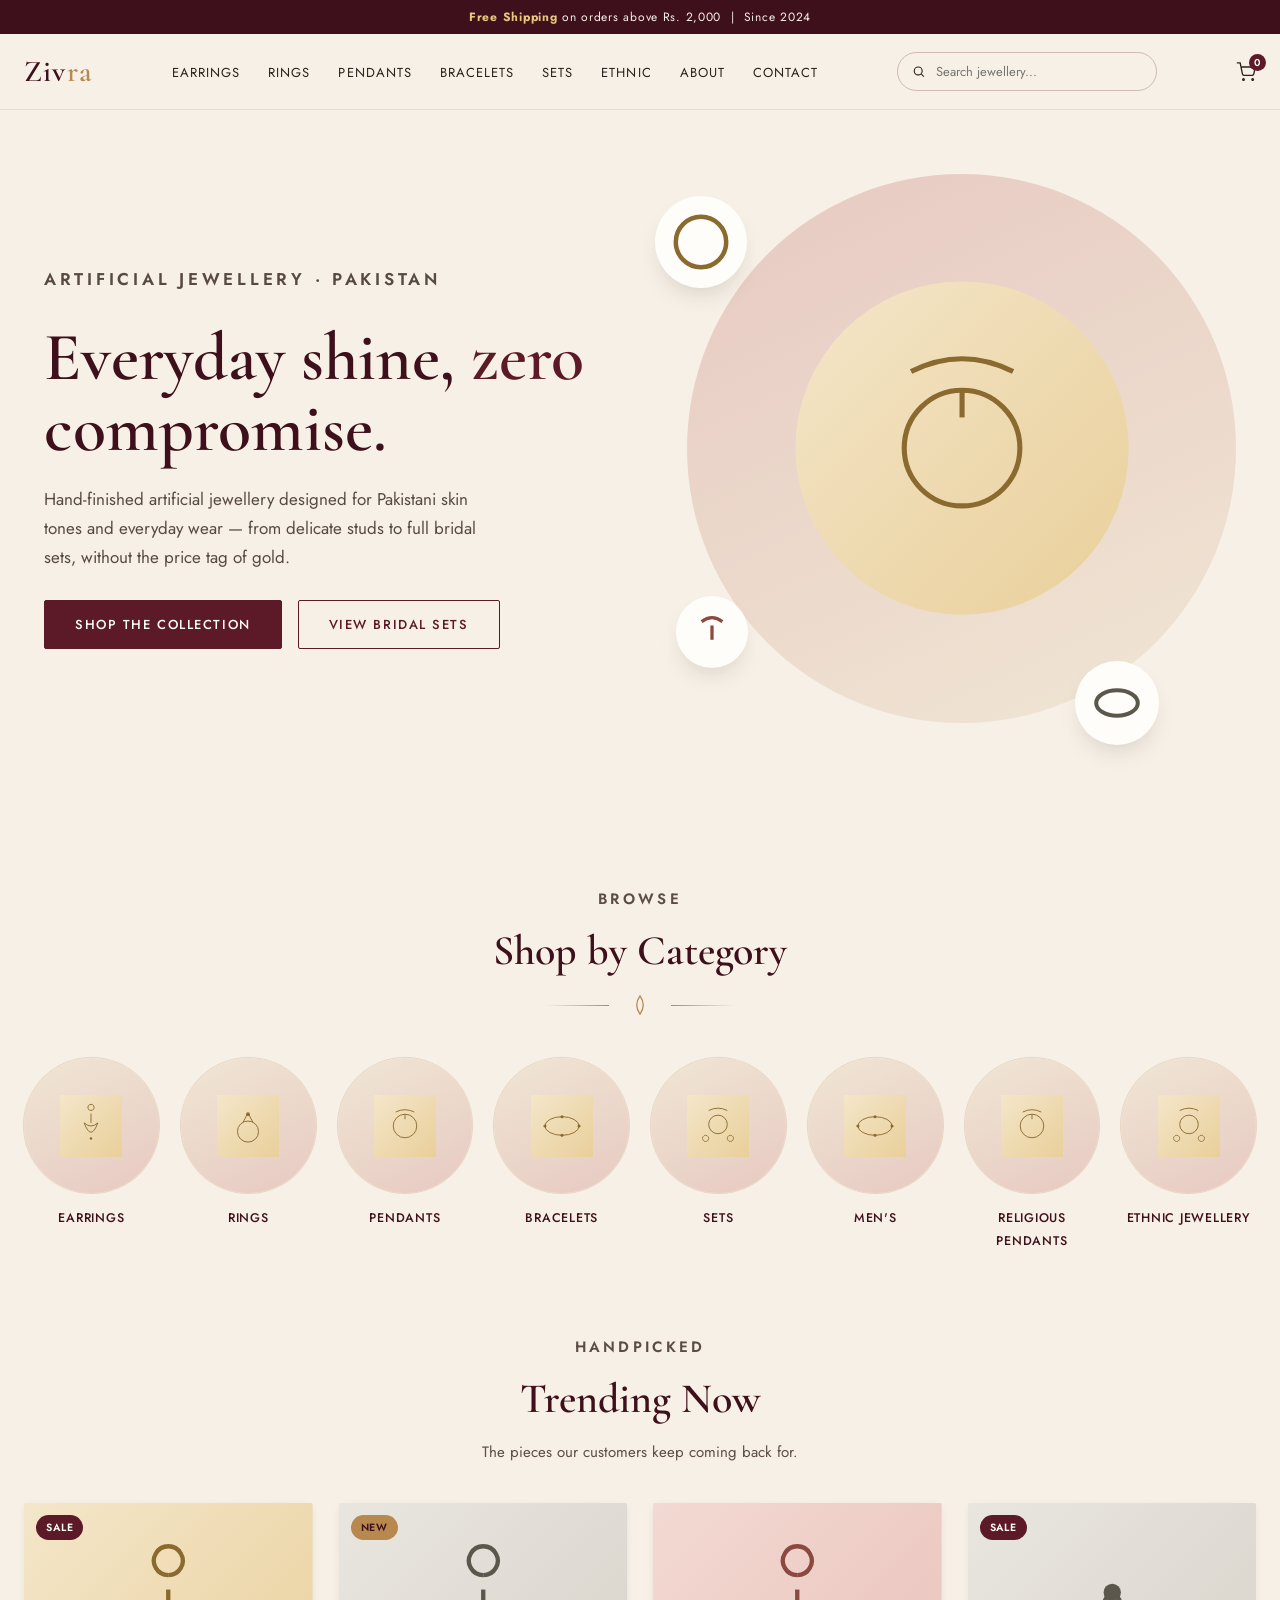
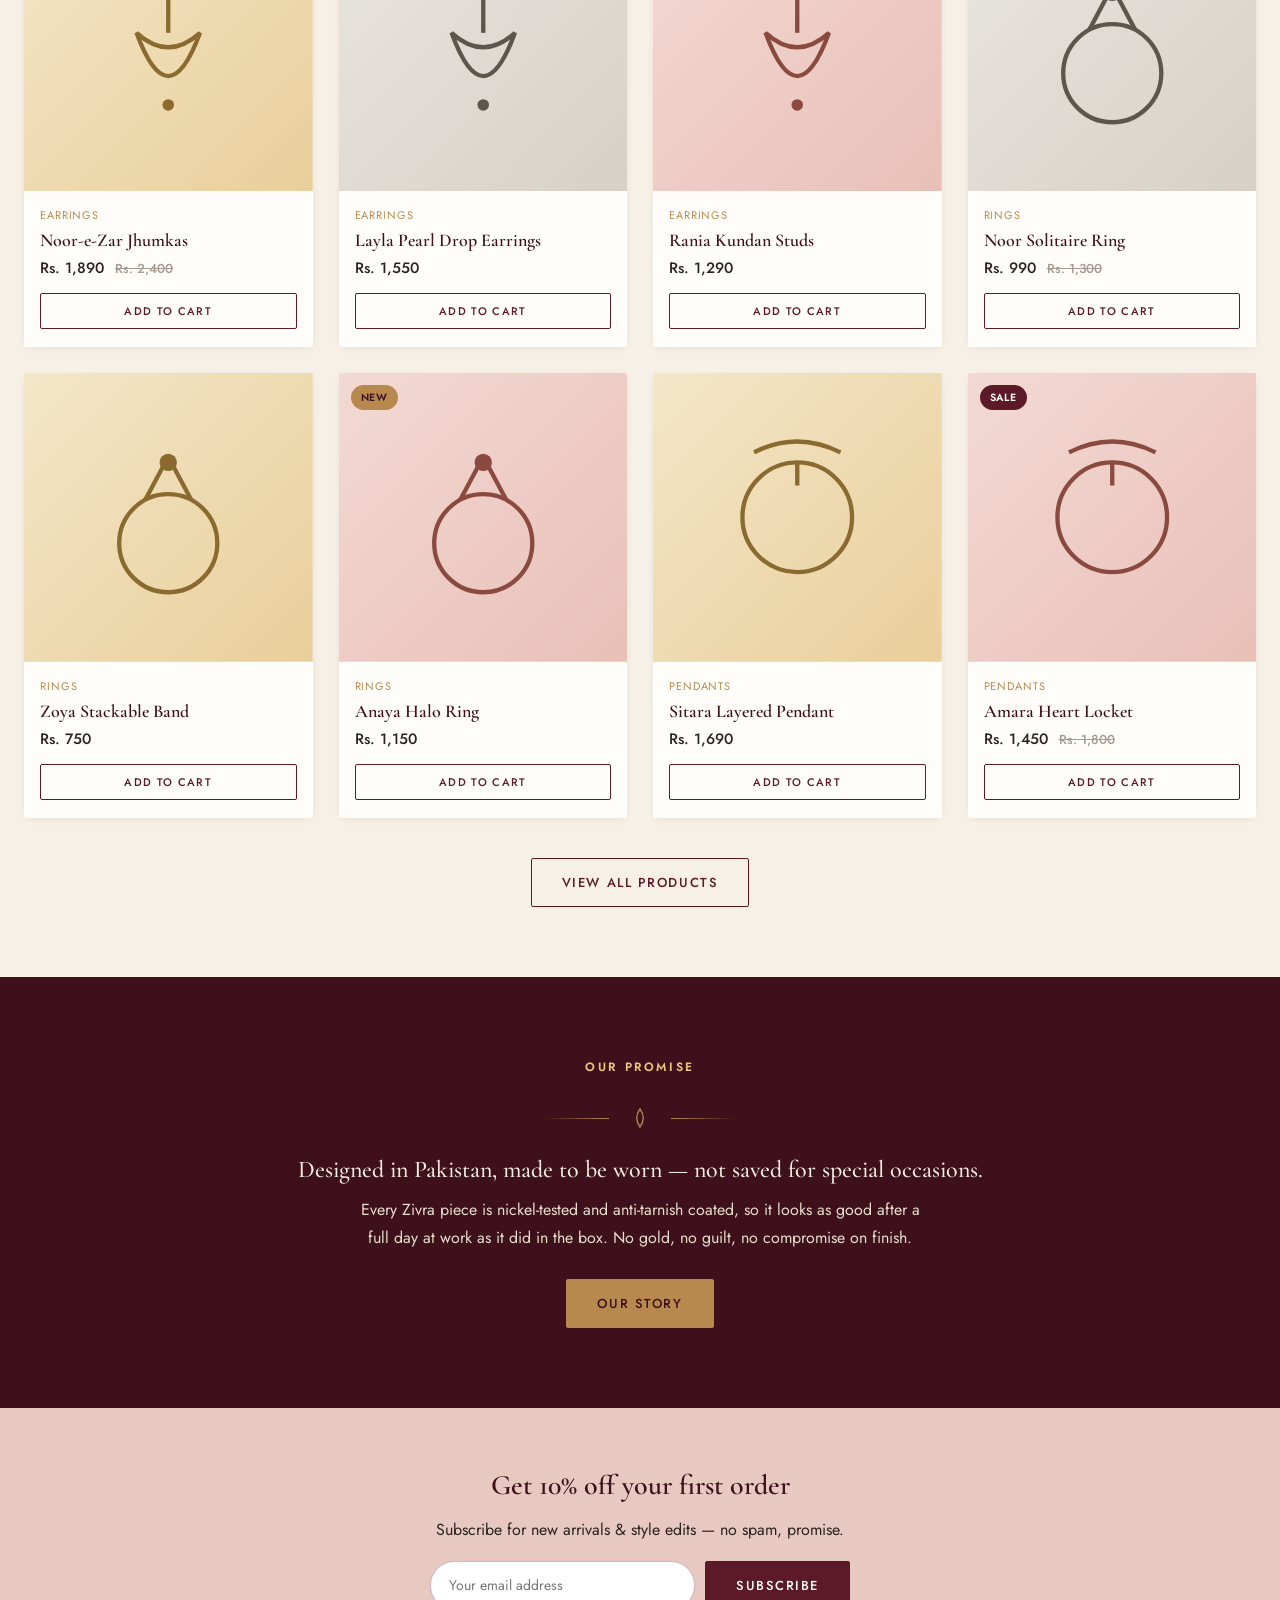
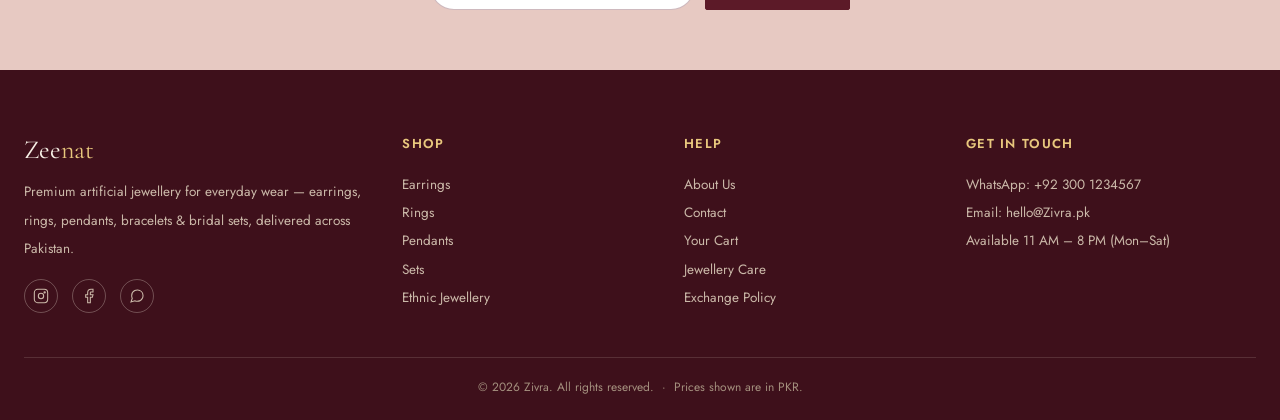
==== commit cd2b1fab: "update" ====
--- a/index.html
+++ b/index.html
@@ -14,7 +14,7 @@
 <header class="site-header">
   <div class="header-inner">
     <button class="menu-toggle" aria-label="Toggle menu"><span></span><span></span><span></span></button>
-    <a href="index.html" class="logo">Zee<span>nat</span></a>
+    <a href="index.html" class="logo">Ziv<span>ra</span></a>
     <nav class="main-nav">
       <ul>
         <li><a href="shop.html?cat=earrings">Earrings</a></li>
